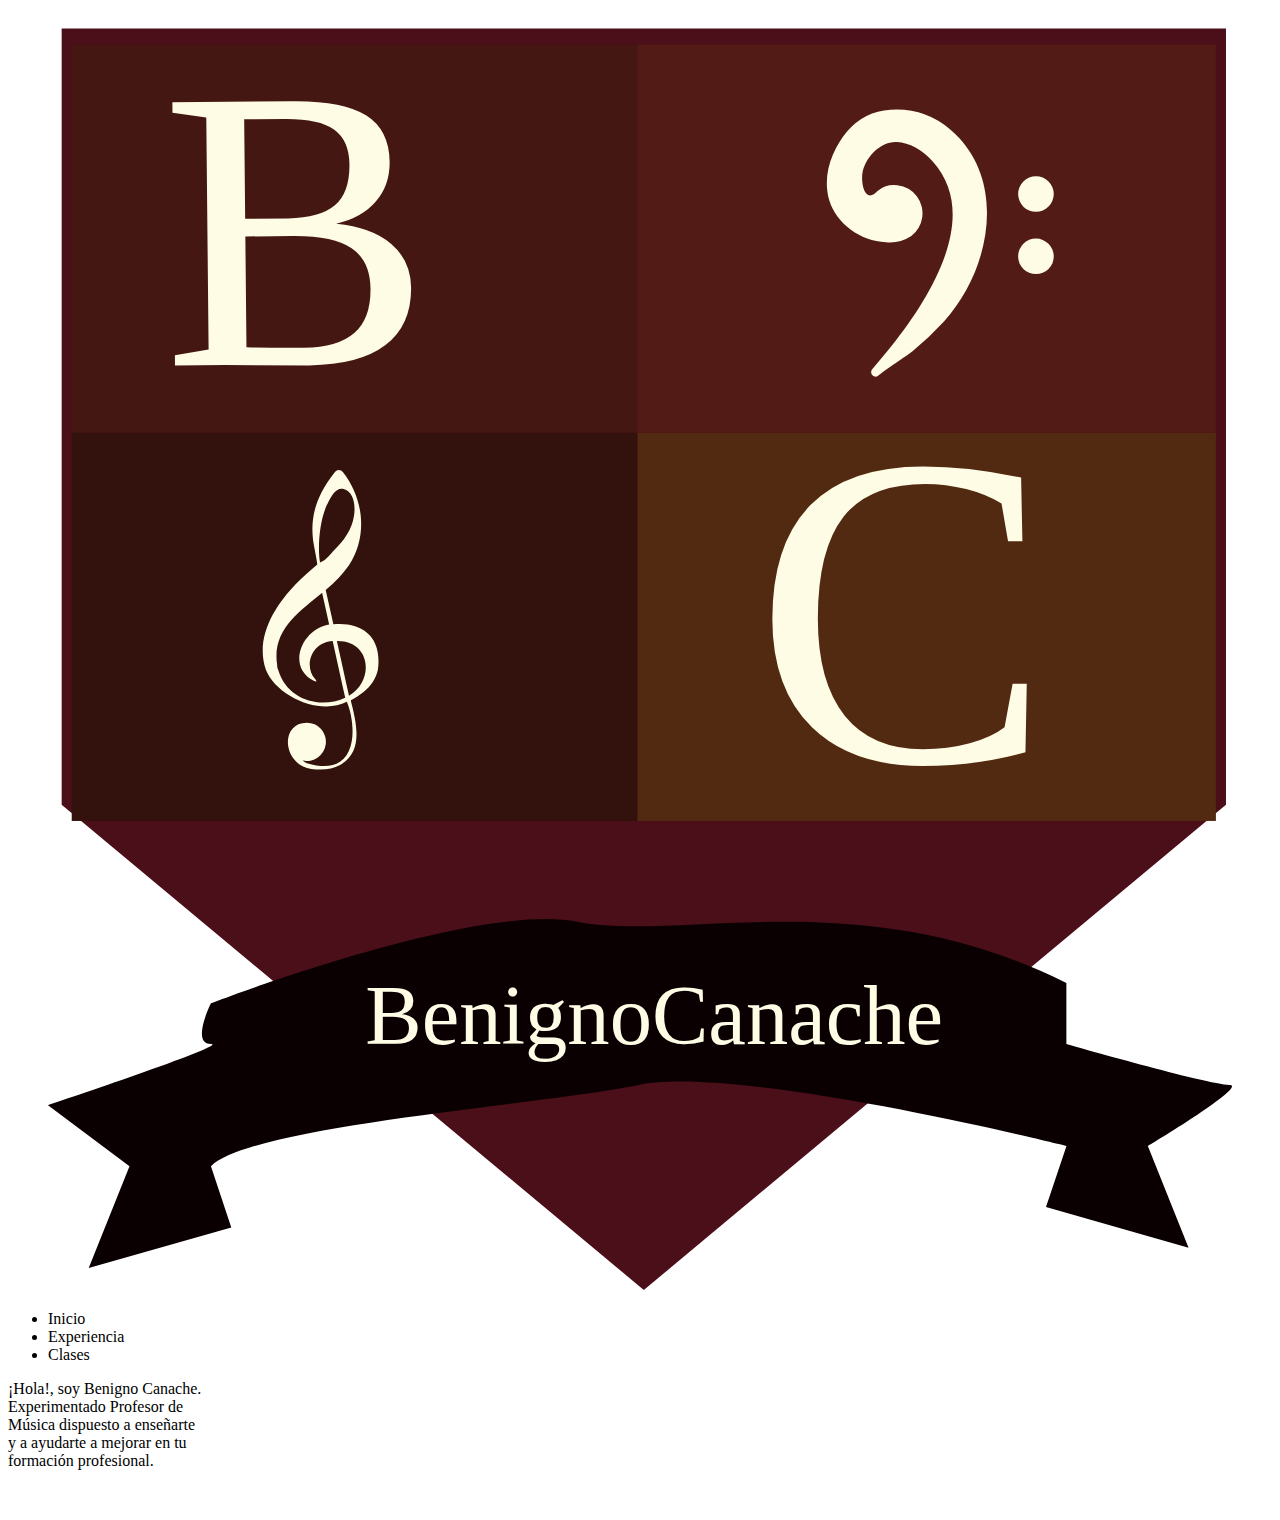
==== index.html @ a1b8b5d0 "Construyendo maquetacon de la landig page con html" ====
<!DOCTYPE html>
<html lang="es">
<head>
    <meta charset="UTF-8">
    <meta name="description" content="Página del profesor Benigno Canache" >  
    <meta name="robots" content="index,follow" >
    <meta name="viewport" content="width=device-width, initial-scale=1.0">
    <title>Benigno Canache</title>
</head>
<body>
    <header class="header">
        <figure class="logo">
            <img src="images/logo-benigno.svg" alt="logo benigno">
        </figure>
        <nav>
            <ul class="nav">
             <li>Inicio</li>
             <li>Experiencia</li>
             <li>Clases</li>
            </ul>
        </nav>
    </header>
    <main>
        <div></div>
        <div>
            <p>¡Hola!, soy Benigno Canache.<br>
                Experimentado Profesor de<br>
                Música dispuesto a enseñarte<br> 
                y a ayudarte a mejorar en tu<br>
                formación profesional.
            </p>
        </div>
        <figure>
            <img src="" alt="">
        </figure>
    </main>
</body>
</html>
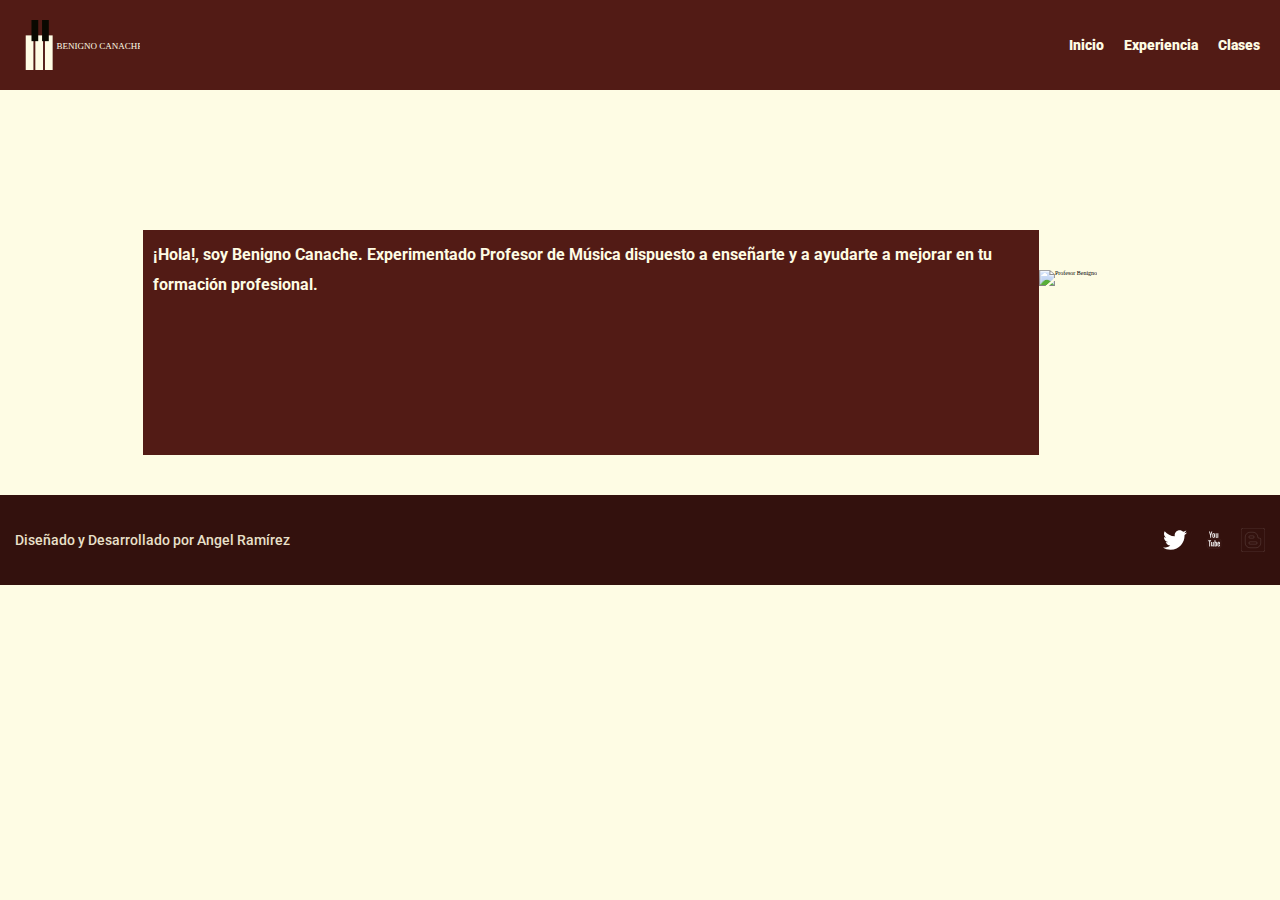
==== commit aa169870: "Agregando el css del index" ====
--- a/index.html
+++ b/index.html
@@ -5,6 +5,9 @@
     <meta name="description" content="Página del profesor Benigno Canache" >  
     <meta name="robots" content="index,follow" >
     <meta name="viewport" content="width=device-width, initial-scale=1.0">
+    <link rel="stylesheet" href="estilos/style.css">
+    <link rel="preconnect" href="https://fonts.gstatic.com">
+<link href="https://fonts.googleapis.com/css2?family=Roboto:wght@400;700;900&display=swap" rel="stylesheet">
     <title>Benigno Canache</title>
 </head>
 <body>
@@ -14,25 +17,35 @@
         </figure>
         <nav>
             <ul class="nav">
-             <li>Inicio</li>
-             <li>Experiencia</li>
-             <li>Clases</li>
+             <li><a href="index.html">Inicio</a></li>
+             <li><a href="formacion.html">Experiencia</a></li>
+             <li><a href="clases.html">Clases</a></li>
             </ul>
         </nav>
     </header>
-    <main>
-        <div></div>
-        <div>
-            <p>¡Hola!, soy Benigno Canache.<br>
-                Experimentado Profesor de<br>
-                Música dispuesto a enseñarte<br> 
-                y a ayudarte a mejorar en tu<br>
+    <main class="main">
+        <div class="fondo" id="image"></div>
+        <div class="saludo">
+            <p>¡Hola!, soy Benigno Canache.
+                Experimentado Profesor de
+                Música dispuesto a enseñarte
+                y a ayudarte a mejorar en tu
                 formación profesional.
             </p>
         </div>
-        <figure>
-            <img src="" alt="">
+        <figure class="benigno">
+            <img src="https://i.imgur.com/fec6k9x.png" alt="Profesor Benigno">
         </figure>
     </main>
+    <footer class="footer">
+        <section class="agradecimientos">
+            <p>Diseñado y Desarrollado por Angel Ramírez</p>
+        </section>
+        <section class="redes">
+            <img src="images/twitter.svg" alt="logo twitter">
+            <img src="images/youtube.svg" alt="logo youtube">
+            <img src="images/blogger.svg" alt="logo blogspot">
+        </section>
+    </footer>
 </body>
 </html>
--- a/estilos/style.css
+++ b/estilos/style.css
@@ -0,0 +1,121 @@
+* {
+    box-sizing: border-box;
+    margin: 0;
+    padding: 0;
+}
+
+html {
+    font-size: 6.25%;
+    background-color: #FEFCE4;
+}
+
+.header {
+    max-width: 100vw;
+    height: 10vh;
+    background-color: #521B15;
+    display: flex;
+    justify-content: space-between;
+    align-items: center;
+}
+
+.logo img {
+    width: 120rem;
+    height: 50rem;
+}
+
+.logo {
+    padding: 10rem 20rem;
+}
+
+.nav {
+    font-family: 'Roboto', sans-serif;
+    font-size: 14rem;
+    font-weight: 900;
+    list-style: none;
+    display: flex;
+    margin-right: 10rem;
+}
+
+.nav li a {
+    padding: 10rem;
+    color: #FEFCE4;
+    text-decoration: none;
+}
+
+.main {
+    display: flex;
+    flex-wrap: wrap;
+    justify-content: center;
+}
+
+.fondo {
+    width: 100vw;
+    height: 20vh;
+    background-image: url("https://i.imgur.com/8zABqBu.jpg");
+    background-size: cover;
+}
+
+.saludo {
+    width: 70vw;
+    height: 25vh;
+    background-color: #521B15;
+    font-family: 'Roboto', sans-serif;
+    font-size: 16rem;
+    font-weight: 700;
+    color: #FEFCE4;
+    position: relative;
+    bottom: 40rem;
+    right: 20rem;
+    line-height: 30rem;
+}
+
+.saludo p {
+    padding: 10rem 10rem;
+}
+
+.benigno img {
+    width: 700rem;
+    height: 500rem;
+    position: relative;
+    right: 20rem;
+}
+
+.footer {
+    max-width: 100vw;
+     height: 10vh;
+     background-color: #33110D;
+     display: flex;
+     justify-content: space-between;
+     align-items: center;
+ }
+
+ .agradecimientos {
+    font-family: 'Roboto', sans-serif;
+    font-size: 14rem;
+    font-weight: 500;
+    color: #E9E0CA;
+ }
+
+ .agradecimientos p {
+    margin-left: 15rem;
+ }
+
+ .redes {
+    display: flex;
+}
+
+.redes img {
+    width: 24rem;
+    height: 24rem;
+    margin-right: 15rem;
+}
+
+
+
+
+
+
+
+
+
+
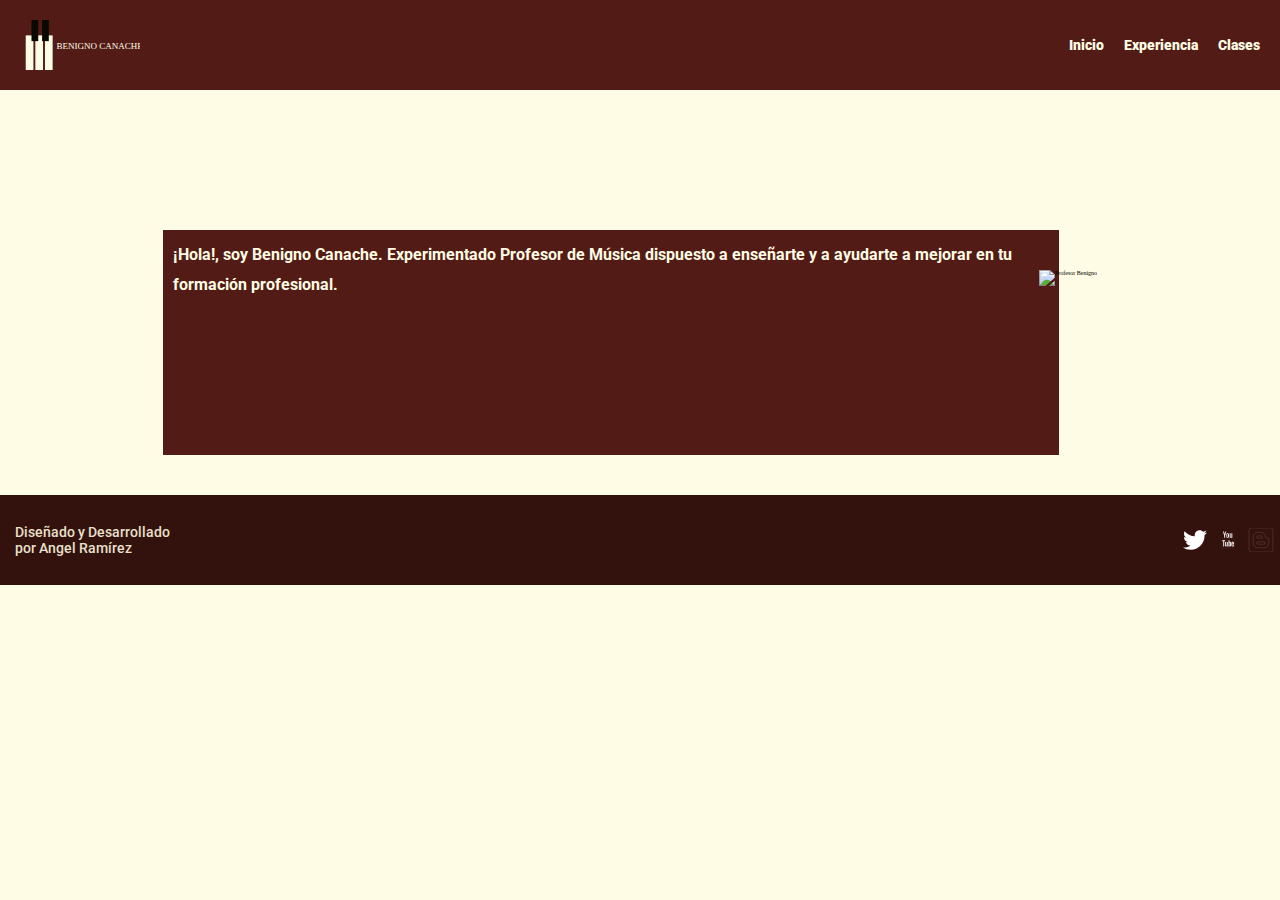
==== commit c2b116a6: "continuacion del css del index" ====
--- a/index.html
+++ b/index.html
@@ -39,7 +39,7 @@
     </main>
     <footer class="footer">
         <section class="agradecimientos">
-            <p>Diseñado y Desarrollado por Angel Ramírez</p>
+            <p>Diseñado y Desarrollado <br> por Angel Ramírez</p>
         </section>
         <section class="redes">
             <img src="images/twitter.svg" alt="logo twitter">
--- a/estilos/style.css
+++ b/estilos/style.css
@@ -65,7 +65,6 @@
     color: #FEFCE4;
     position: relative;
     bottom: 40rem;
-    right: 20rem;
     line-height: 30rem;
 }
 
@@ -105,9 +104,9 @@
 }
 
 .redes img {
-    width: 24rem;
+    width: 28rem;
     height: 24rem;
-    margin-right: 15rem;
+    margin-right: 5rem;
 }
 
 
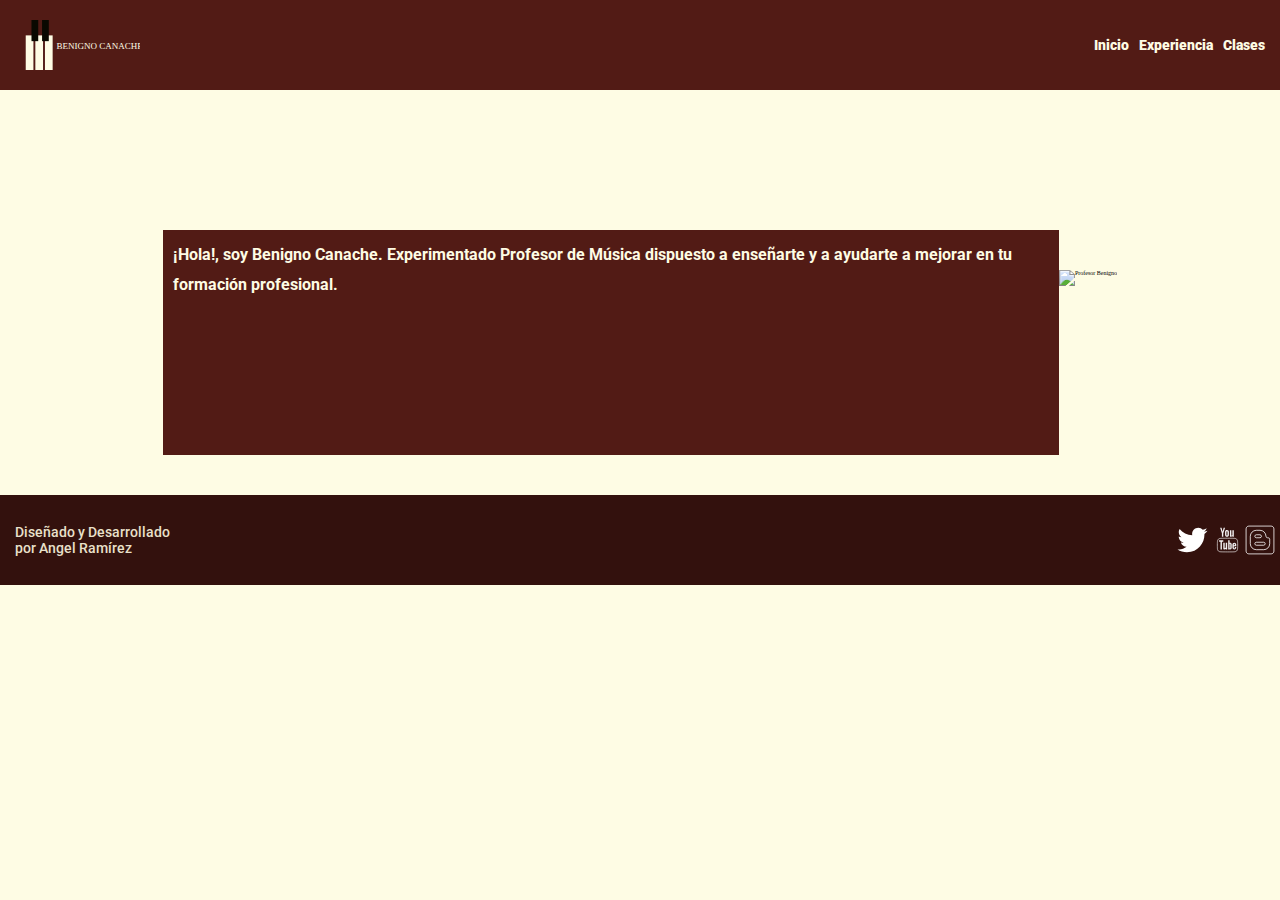
==== commit 4573813a: "Culiminacion del css para el index.html" ====
--- a/index.html
+++ b/index.html
@@ -34,7 +34,7 @@
             </p>
         </div>
         <figure class="benigno">
-            <img src="https://i.imgur.com/fec6k9x.png" alt="Profesor Benigno">
+            <img src="https://i.imgur.com/1u4i8R2.png" alt="Profesor Benigno">
         </figure>
     </main>
     <footer class="footer">
@@ -42,9 +42,9 @@
             <p>Diseñado y Desarrollado <br> por Angel Ramírez</p>
         </section>
         <section class="redes">
-            <img src="images/twitter.svg" alt="logo twitter">
-            <img src="images/youtube.svg" alt="logo youtube">
-            <img src="images/blogger.svg" alt="logo blogspot">
+            <img src="images/twitter.svg" class="twitter" alt="logo twitter">
+            <img src="images/youtube.svg" class="youtube" alt="logo youtube">
+            <img src="images/blogger.svg" class="blog" alt="logo blogspot">
         </section>
     </footer>
 </body>
--- a/estilos/style.css
+++ b/estilos/style.css
@@ -37,7 +37,7 @@
 }
 
 .nav li a {
-    padding: 10rem;
+    padding: 5rem;
     color: #FEFCE4;
     text-decoration: none;
 }
@@ -73,10 +73,8 @@
 }
 
 .benigno img {
-    width: 700rem;
-    height: 500rem;
-    position: relative;
-    right: 20rem;
+    width: 300rem;
+    height: 412rem;
 }
 
 .footer {
@@ -101,12 +99,23 @@
 
  .redes {
     display: flex;
+    align-items: center;
+    padding: 5rem;
 }
 
-.redes img {
-    width: 28rem;
-    height: 24rem;
-    margin-right: 5rem;
+.twitter {
+    width: 35rem;
+    height: 30rem;
+}
+
+.youtube {
+    width: 35rem;
+    height: 40rem;
+}
+
+.blog {
+    width: 30rem;
+    height: 30rem;
 }
 
 
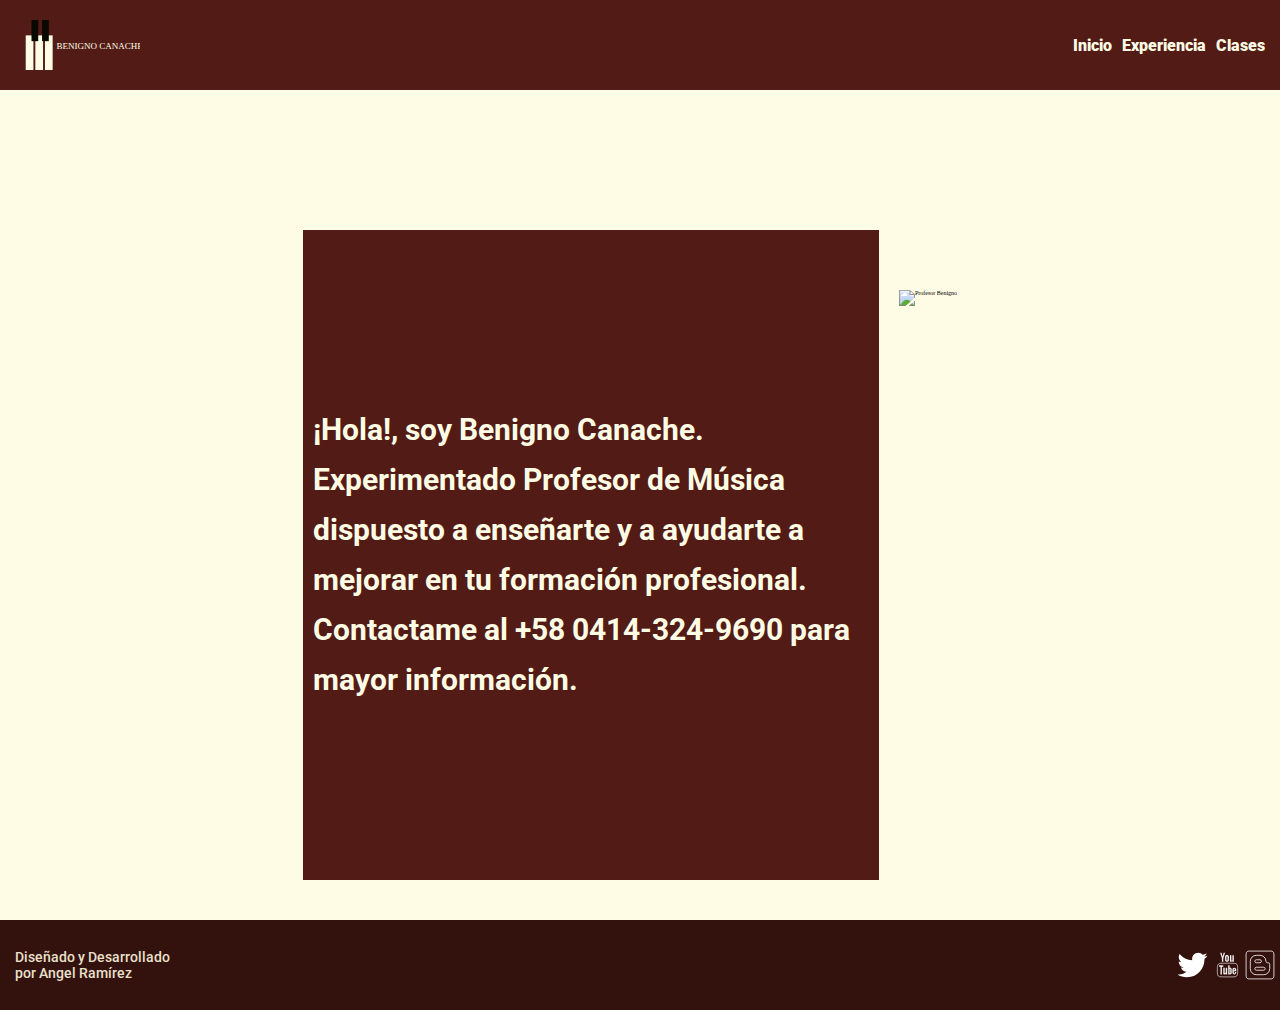
==== commit 966d015a: "Agregando estilos de tablet al index" ====
--- a/index.html
+++ b/index.html
@@ -6,6 +6,7 @@
     <meta name="robots" content="index,follow" >
     <meta name="viewport" content="width=device-width, initial-scale=1.0">
     <link rel="stylesheet" href="estilos/style.css">
+    <link rel="stylesheet" href="estilos/tablet.css" media="screen and (min-width: 768px)">
     <link rel="preconnect" href="https://fonts.gstatic.com">
 <link href="https://fonts.googleapis.com/css2?family=Roboto:wght@400;700;900&display=swap" rel="stylesheet">
     <title>Benigno Canache</title>
@@ -31,6 +32,9 @@
                 Música dispuesto a enseñarte
                 y a ayudarte a mejorar en tu
                 formación profesional.
+                Contactame al 
+                +58 0414-324-9690
+                para mayor información.
             </p>
         </div>
         <figure class="benigno">
--- a/estilos/style.css
+++ b/estilos/style.css
@@ -57,7 +57,7 @@
 
 .saludo {
     width: 70vw;
-    height: 25vh;
+    min-height: 30vh;
     background-color: #521B15;
     font-family: 'Roboto', sans-serif;
     font-size: 16rem;
@@ -75,6 +75,167 @@
 .benigno img {
     width: 300rem;
     height: 412rem;
+}
+
+/* Sección para formación.html */
+
+.fondo2 {
+    width: 100vw;
+    height: 20vh;
+    background-image: url("https://i.imgur.com/BFlQbtG.jpg");
+    background-size: cover;
+}
+
+.formacion, .clases {
+    width: 50vw;
+    height: 10vh;
+    background-color: #521B15;
+    font-family: 'Roboto', sans-serif;
+    font-size: 20rem;
+    font-weight: 900;
+    color: #FEFCE4;
+    position: relative;
+    bottom: 40rem;
+    line-height: 30rem;
+    display: flex;
+    justify-content: center;
+    align-items: center;
+}
+
+.experiencia {
+    width: 70vw;
+    min-height: 70vh;
+    border-radius: 4rem;
+    border: solid 6px;
+    font-family: 'Roboto', sans-serif;
+    font-size: 16rem;
+    font-weight: 500;
+    color: #33110D;
+    line-height: 24rem;
+    margin-bottom: 20rem;
+}
+
+.experiencia ul {
+    padding: 20rem;
+    list-style: none;
+}
+
+.experiencia ul li {
+    padding: 5rem;
+}
+
+.fondo3 {
+    width: 100vw;
+    height: 20vh;
+    background-image: url("https://i.imgur.com/Yp8iUSS.jpg");
+    background-size: cover;
+}
+
+.fondo4 {
+    width: 100vw;
+    height: 20vh;
+    background-image: url("https://i.imgur.com/e9MVDao.jpg");
+    background-size: cover;
+}
+
+/* Sección para clases.html */
+
+.compras div {
+    margin-bottom: 20rem;
+}
+
+.compras .coral {
+    margin-bottom: 40rem;
+}
+
+.teoria {
+    width: 80vw;
+    height: 7vh;
+    background-color: #9E2719;
+    font-family: 'Roboto', sans-serif;
+    font-size: 20rem;
+    font-weight: 500;
+    color: #FEFCE4;
+    display: flex;
+    justify-content: space-around;
+    align-items: center;
+}
+
+.canto {
+    width: 80vw;
+    height: 7vh;
+    background-color: #9E4339;
+    font-family: 'Roboto', sans-serif;
+    font-size: 20rem;
+    font-weight: 500;
+    color: #FEFCE4;
+    display: flex;
+    justify-content: space-around;
+    align-items: center;
+}
+
+.piano {
+    width: 80vw;
+    height: 7vh;
+    background-color: #522F19;
+    font-family: 'Roboto', sans-serif;
+    font-size: 20rem;
+    font-weight: 500;
+    color: #FEFCE4;
+    display: flex;
+    justify-content: space-around;
+    align-items: center;
+}
+
+.cuatro {
+    width: 80vw;
+    height: 7vh;
+    background-color: #52140D;
+    font-family: 'Roboto', sans-serif;
+    font-size: 20rem;
+    font-weight: 500;
+    color: #FEFCE4;
+    display: flex;
+    justify-content: space-around;
+    align-items: center;
+}
+
+.coral {
+    width: 80vw;
+    height: 7vh;
+    background-color: #854115;
+    font-family: 'Roboto', sans-serif;
+    font-size: 20rem;
+    font-weight: 500;
+    color: #FEFCE4;
+    display: flex;
+    justify-content: space-around;
+    align-items: center;
+}
+
+.sol {
+    width: 50rem;
+    height: 60rem;
+}
+
+.fa {
+    width: 34rem;
+    height: 40rem;
+}
+
+.teclas {
+    width: 26rem;
+    height: 47rem;
+}
+
+.cuerdas {
+    width: 42rem;
+    height: 42rem;
+}
+
+.batuta {
+    width: 45rem;
+    height: 45rem;
 }
 
 .footer {
--- a/estilos/tablet.css
+++ b/estilos/tablet.css
@@ -0,0 +1,18 @@
+.nav {
+    font-size: 16rem;
+}
+
+.saludo {
+    width: 45vw;
+   font-size: 30rem;
+   line-height: 50rem;
+   display: flex;
+   justify-content: center;
+   align-items: center;
+}
+
+.benigno {
+    height: 450rem;
+    margin: 20rem;
+    margin-bottom: 180rem;
+}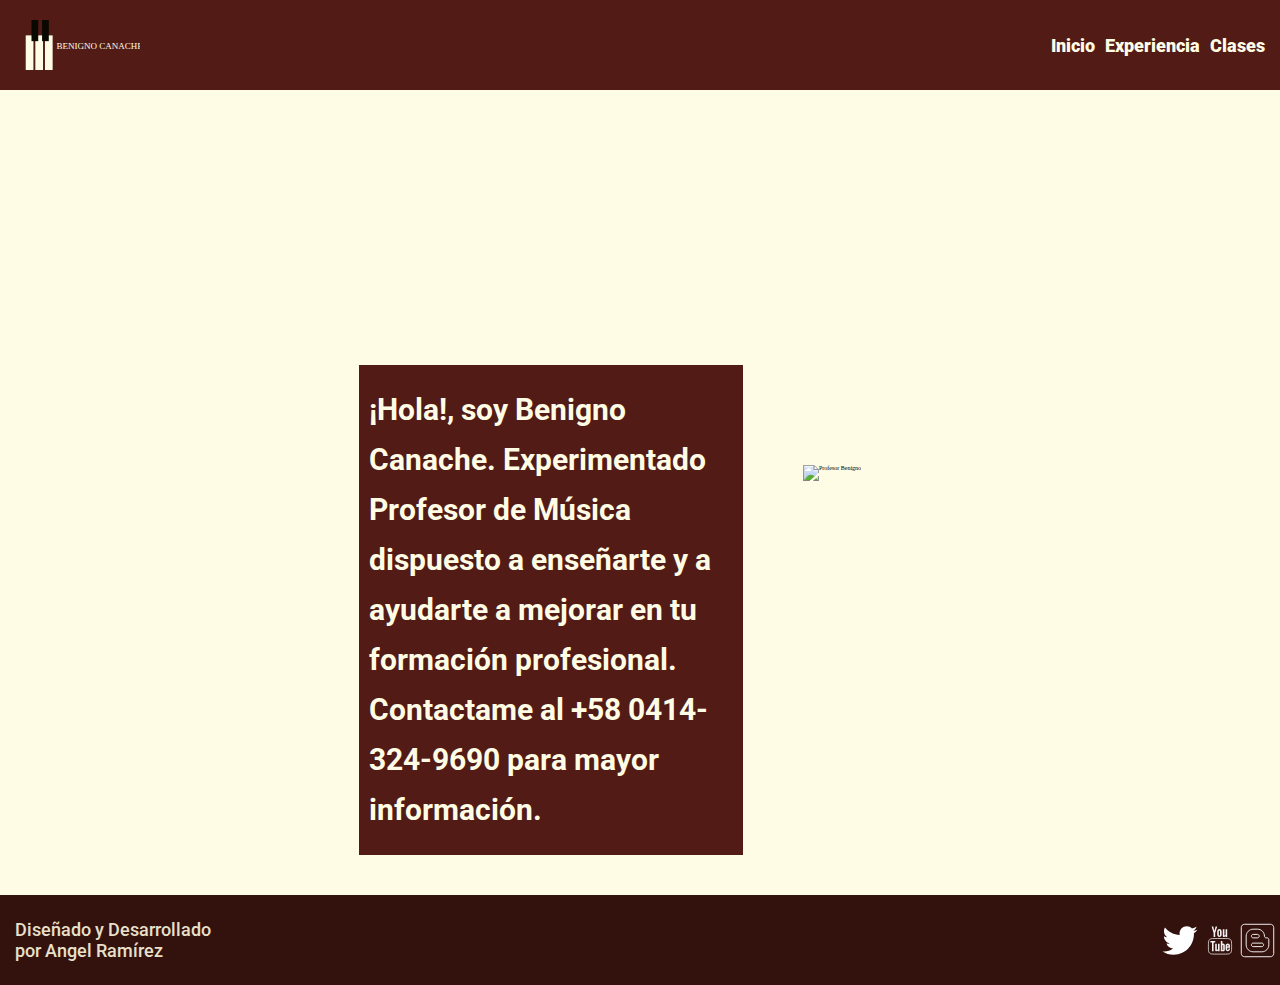
==== commit a292647b: "Finalizando los estilos de tablet  y desktop css" ====
--- a/index.html
+++ b/index.html
@@ -7,6 +7,7 @@
     <meta name="viewport" content="width=device-width, initial-scale=1.0">
     <link rel="stylesheet" href="estilos/style.css">
     <link rel="stylesheet" href="estilos/tablet.css" media="screen and (min-width: 768px)">
+    <link rel="stylesheet" href="estilos/desktop.css" media="screen and (min-width: 1280px)">
     <link rel="preconnect" href="https://fonts.gstatic.com">
 <link href="https://fonts.googleapis.com/css2?family=Roboto:wght@400;700;900&display=swap" rel="stylesheet">
     <title>Benigno Canache</title>
--- a/estilos/style.css
+++ b/estilos/style.css
@@ -131,18 +131,19 @@
     background-size: cover;
 }
 
+/* Sección para clases.html */
+
 .fondo4 {
     width: 100vw;
     height: 20vh;
     background-image: url("https://i.imgur.com/e9MVDao.jpg");
     background-size: cover;
 }
-
-/* Sección para clases.html */
 
 .compras div {
     margin-bottom: 20rem;
 }
+
 
 .compras .coral {
     margin-bottom: 40rem;
--- a/estilos/tablet.css
+++ b/estilos/tablet.css
@@ -15,4 +15,44 @@
     height: 450rem;
     margin: 20rem;
     margin-bottom: 180rem;
+}
+
+.fondo2, .fondo3 {
+    height: 30vh;
+}
+
+.formacion, .clases {
+    font-size: 24rem;
+}
+
+.experiencia {
+    font-size: 18rem;
+}
+
+.compras .coral {
+    margin-bottom: 75rem;
+}
+
+.teoria, .canto, .piano, .cuatro, .coral {
+    width: 70vw;
+    font-size: 22rem;
+}
+
+.agradecimientos {
+    font-size: 16rem;
+}
+
+.twitter {
+    width: 40rem;
+    height: 35rem;
+}
+
+.youtube {
+    width: 40rem;
+    height: 45rem;
+}
+
+.blog {
+    width: 35rem;
+    height: 35rem;
 }--- a/estilos/desktop.css
+++ b/estilos/desktop.css
@@ -0,0 +1,47 @@
+.nav {
+    font-size: 18rem;
+}
+
+.fondo {
+    height: 35vh;
+}
+
+.saludo {
+    width: 30vw;
+}
+
+.benigno {
+    height: 250rem;
+    margin: 60rem;
+    margin-bottom: 180rem;
+}
+
+.fondo2 {
+    height: 60vh;
+}
+
+.fondo3 {
+    height: 70vh;
+}
+
+.formacion, .clases {
+    font-size: 28rem;
+}
+
+.experiencia {
+    font-size: 20rem;
+}
+
+.fondo4 {
+    height: 30vh;
+}
+
+.teoria, .canto, .piano, .cuatro, .coral {
+    width: 55vw;
+    font-size: 24rem;
+}
+
+.agradecimientos {
+    font-size: 18rem;
+}
+
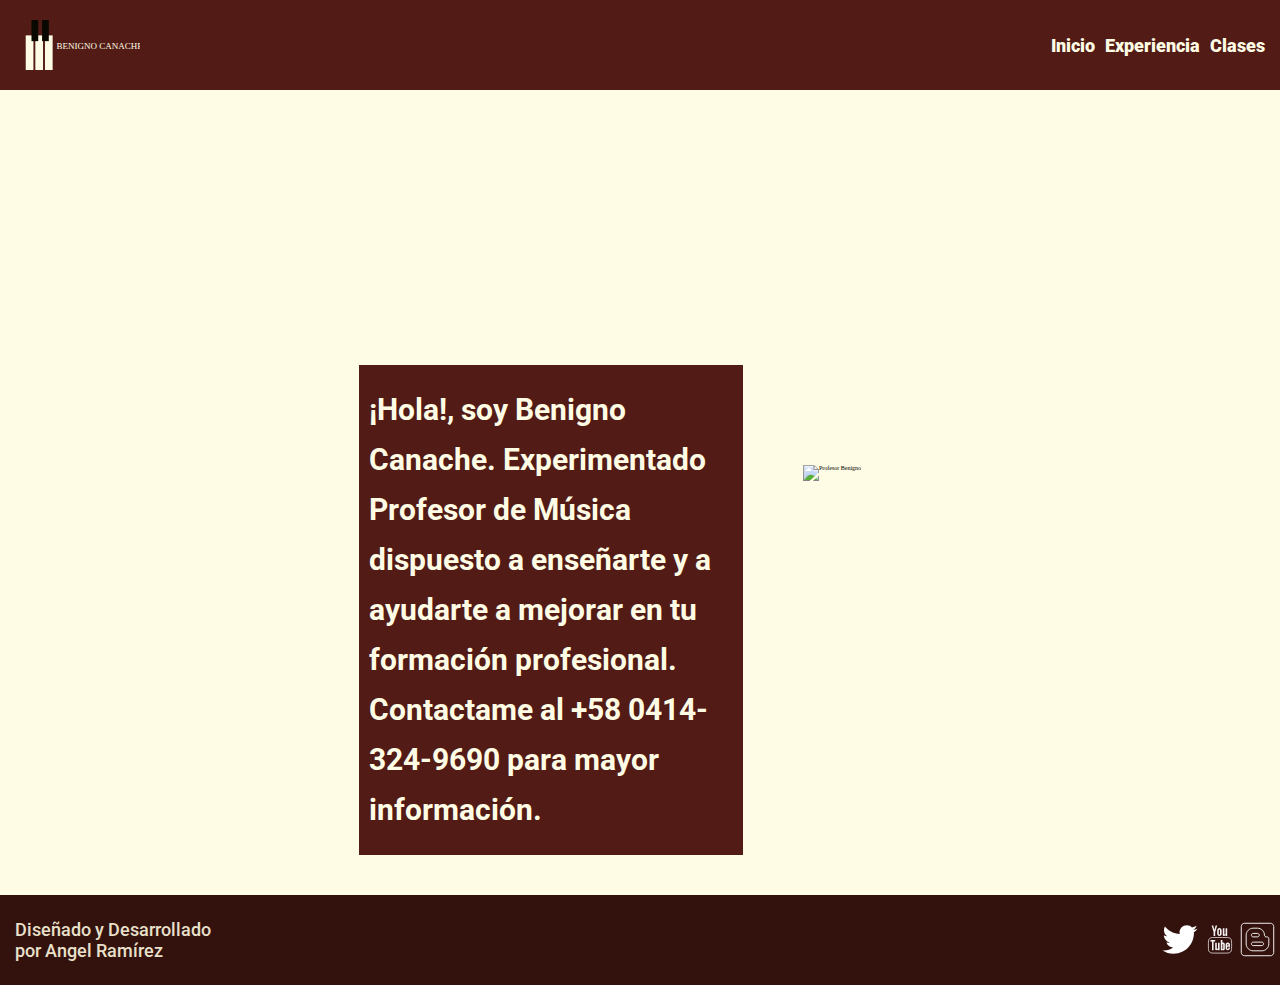
==== commit 5191a266: "Agregando links a las redes sociales" ====
--- a/index.html
+++ b/index.html
@@ -47,10 +47,11 @@
             <p>Diseñado y Desarrollado <br> por Angel Ramírez</p>
         </section>
         <section class="redes">
-            <img src="images/twitter.svg" class="twitter" alt="logo twitter">
-            <img src="images/youtube.svg" class="youtube" alt="logo youtube">
-            <img src="images/blogger.svg" class="blog" alt="logo blogspot">
+            <a href="https://twitter.com/bennyantca" target="_blank"><img src="images/twitter.svg" class="twitter" alt="logo twitter"></a>
+            <a href="https://www.youtube.com/channel/UCiB_7oAnvOOSJAnXKmWQzkg" target="_blank"><img src="images/youtube.svg" class="youtube" alt="logo youtube"></a>
+            <a href="http://benantcaproducciones.blogspot.com/" target="_blank"><img src="images/blogger.svg" class="blog" alt="logo blogspot"></a>
         </section>
     </footer>
 </body>
 </html>
+
